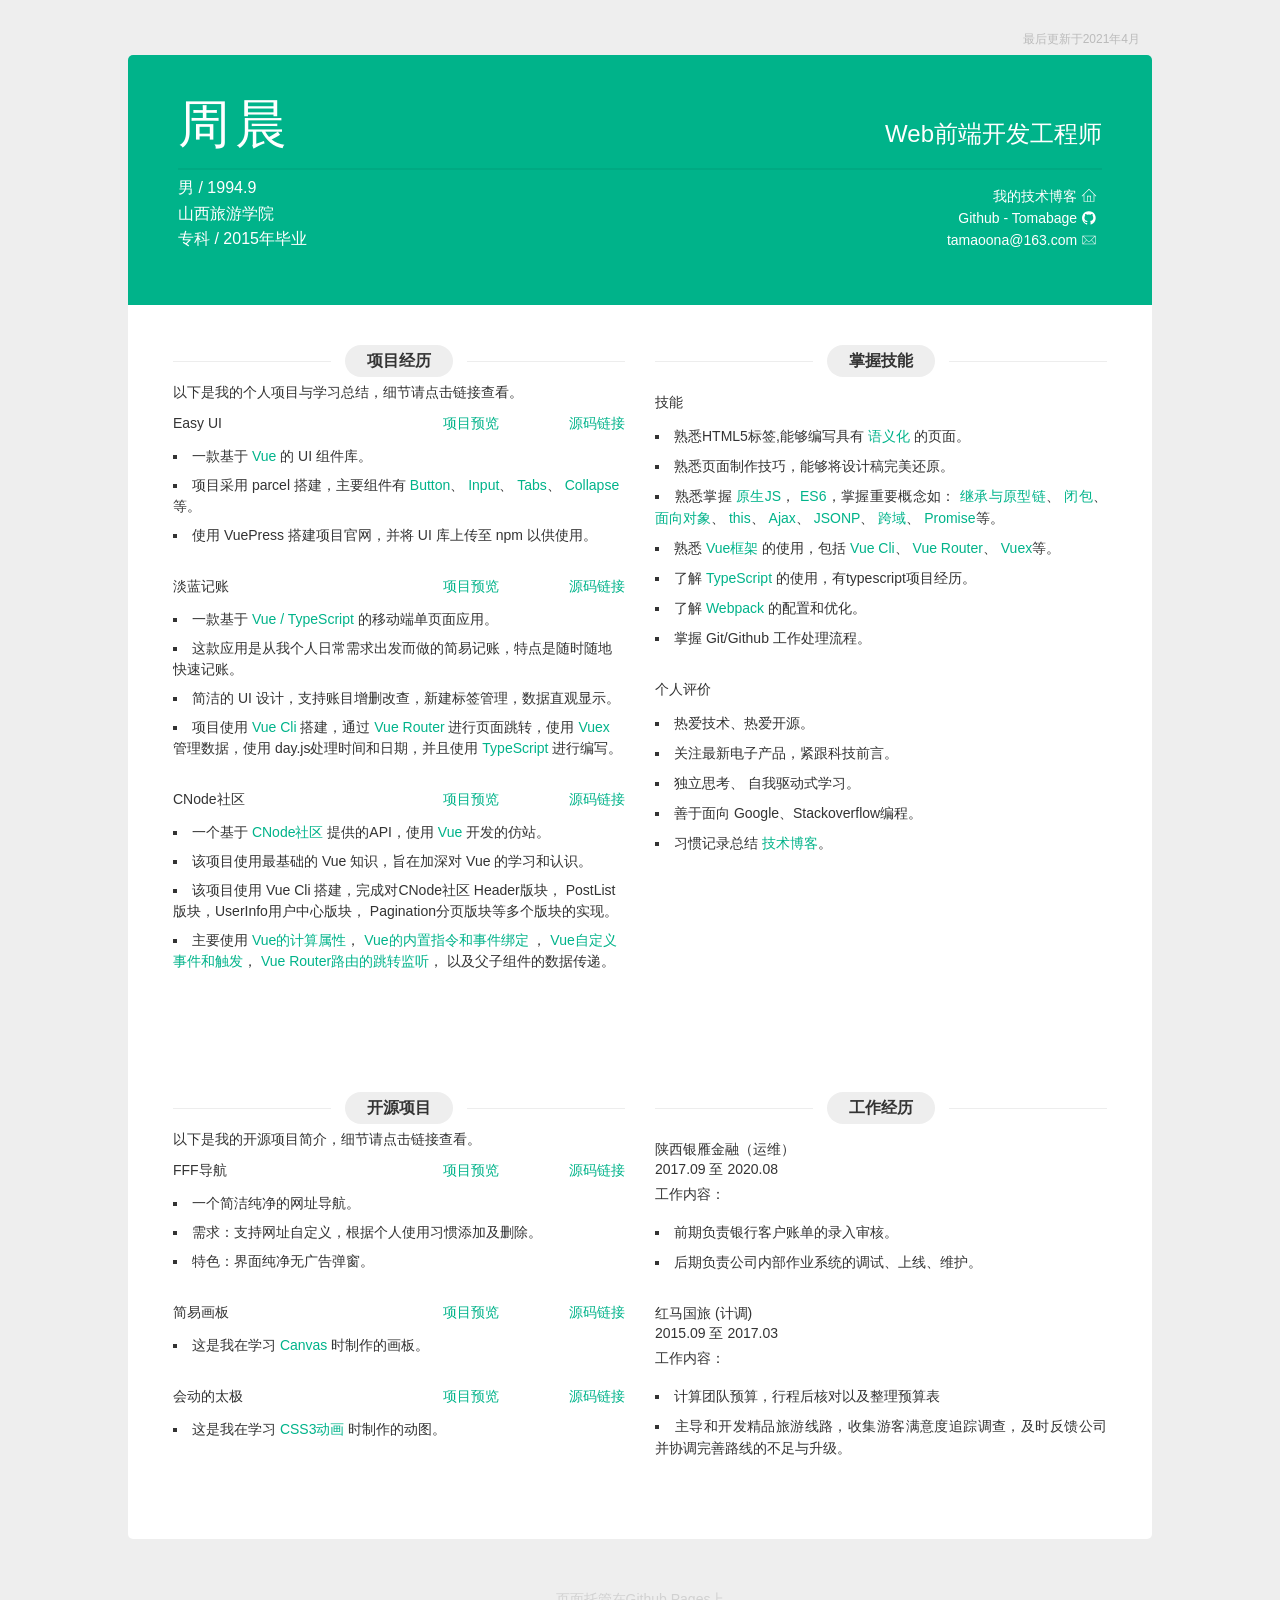
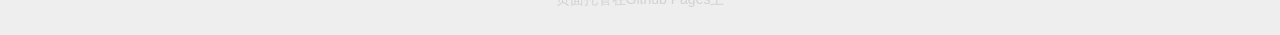
==== docs/index.html @ b4fc15d2 "更新 docs" ====
<!DOCTYPE html>
<html>
<head>
  <meta charset="utf-8">
  <meta http-equiv="X-UA-Compatible" content="IE=edge">
  <meta name="viewport" content="width=device-width, initial-scale=1">
  <title>简历 | 周晨</title>
  <style
    rel="stylesheet">a, abbr, acronym, address, applet, article, aside, audio, b, big, blockquote, body, canvas, caption, center, cite, code, dd, del, details, dfn, div, dl, dt, em, embed, fieldset, figcaption, figure, footer, form, h1, h2, h3, h4, h5, h6, header, hgroup, html, i, iframe, img, ins, kbd, label, legend, li, mark, menu, nav, object, ol, output, p, pre, q, ruby, s, samp, section, small, span, strike, strong, sub, summary, sup, table, tbody, td, tfoot, th, thead, time, tr, tt, u, ul, var, video {
    margin: 0;
    padding: 0;
    border: 0;
    font: inherit;
    font-size: 100%;
    vertical-align: baseline
  }

  html {
    line-height: 1
  }

  ol, ul {
    list-style: none
  }

  table {
    border-collapse: collapse;
    border-spacing: 0
  }

  caption, td, th {
    text-align: left;
    font-weight: 400;
    vertical-align: middle
  }

  blockquote, q {
    quotes: none
  }

  blockquote:after, blockquote:before, q:after, q:before {
    content: "";
    content: none
  }

  a img {
    border: none
  }

  {
    display: block
  }
  * {
    -webkit-box-sizing: border-box;
    -moz-box-sizing: border-box;
    box-sizing: border-box;
    user-select: none
  }

  body {
    color: #333;
    font-size: 14px;
    line-height: 1.5;
    font-family: Helvetica Neue, Helvetica, Arial, Microsoft YaHei, sans-serif;
    -webkit-font-smoothing: antialiased;
    -webkit-text-size-adjust: none;
    background-color: #eee;
    overflow: auto;
    padding-top: 5px
  }

  @media screen and (max-width: 1024px) {
    body {
      padding-top: 0
    }
  }

  a {
    text-decoration: none;
    color: #00b38a;
    -webkit-transition: all .2s ease-in-out;
    -moz-transition: all .2s ease-in-out;
    -o-transition: all .2s ease-in-out;
    transition: all .2s ease-in-out
  }

  .last-modified {
    position: absolute;
    top: 30px;
    left: 50%;
    width: 1000px;
    color: #bbb;
    margin-left: -500px;
    font-size: 12px;
    text-align: right
  }

  @media screen and (max-width: 1024px) {
    .last-modified {
      display: none
    }
  }

  @media print {
    .last-modified {
      display: none
    }
  }

  .download-pdf {
    position: absolute;
    top: 30px;
    left: 50%;
    color: #bbb;
    margin-left: -500px;
    font-size: 12px;
    text-align: right
  }

  @media screen and (max-width: 1024px) {
    .download-pdf {
      display: none
    }
  }

  @media print {
    .download-pdf {
      display: none
    }
  }

  .content {
    position: relative;
    width: 1024px;
    margin: 50px auto;
    -webkit-border-radius: 5px;
    -moz-border-radius: 5px;
    -ms-border-radius: 5px;
    -o-border-radius: 5px;
    border-radius: 5px;
    background-color: #fff;
    overflow: hidden
  }

  @media screen and (max-width: 1024px) {
    .content {
      width: 100%;
      margin: 0;
      -webkit-border-radius: 0;
      -moz-border-radius: 0;
      -ms-border-radius: 0;
      -o-border-radius: 0;
      border-radius: 0
    }
  }

  .content-hd {
    width: 100%;
    padding: 30px 50px;
    color: #fff;
    background-color: #00b38a;
    overflow: hidden
  }

  @media screen and (max-width: 720px) {
    .content-hd {
      padding: 25px 30px
    }
  }

  @media print {
    .content-hd {
      color: #000;
      background-color: #fff
    }
  }

  .content-hd .title {
    width: 100%;
    border-bottom: 2px solid #00a982;
    font-size: 52px;
    font-weight: 300;
    overflow: hidden;
    padding-bottom: 5px;
    margin-bottom: 5px
  }

  .content-hd .contact, .content-hd .info, .content-hd .job, .content-hd .name {
    width: 50%
  }

  @media screen and (max-width: 720px) {
    .content-hd .contact, .content-hd .info, .content-hd .job, .content-hd .name {
      width: 100%;
      text-align: center
    }
  }

  .content-hd .name {
    float: left
  }

  .content-hd .name h1 {
    font-family: Lucida Grande, Hiragino Sans GB, Hiragino Sans GB W3, Helvetica Neue, Helvetica, Arial, Microsoft YaHei, sans-serif;
    font-weight: 500;
    letter-spacing: 5px
  }

  @media screen and (max-width: 720px) {
    .content-hd .name h1 {
      letter-spacing: 0;
      line-height: 1.25;
      margin-top: 10px
    }
  }

  .content-hd .name h1 small {
    font-weight: 400;
    letter-spacing: 0;
    font-size: 24px;
    padding-left: 10px
  }

  @media screen and (max-width: 720px) {
    .content-hd .name h1 small {
      display: block;
      padding-left: 0;
      font-size: 20px;
      line-height: 1
    }
  }

  .content-hd .job {
    float: right;
    text-align: right
  }

  @media screen and (max-width: 720px) {
    .content-hd .job {
      text-align: center
    }
  }

  .content-hd .job h2 {
    display: inline-block;
    font-size: 24px
  }

  @media screen and (max-width: 720px) {
    .content-hd .job h2 {
      border-top: 1px solid #00a982;
      margin: 5px auto 0;
      padding: 10px
    }
  }

  .content-hd .info {
    float: left;
    line-height: 1.6;
    font-size: 16px
  }

  .content-hd .contact {
    float: right;
    line-height: 1.6;
    font-size: 16px;
    text-align: right;
    padding-right: 5px
  }

  .content-hd .contact ul {
    margin: 8px 0 4px
  }

  @media screen and (max-width: 720px) {
    .content-hd .contact ul {
      text-align: center;
      margin: 16px 0 0
    }
  }

  .content-hd .contact ul > li {
    height: 22px
  }

  @media screen and (max-width: 720px) {
    .content-hd .contact ul > li {
      display: inline-block
    }
  }

  .content-hd .contact ul > li > a {
    color: #fff;
    font-family: Lucida Grande, Hiragino Sans GB, Hiragino Sans GB W3, Helvetica Neue, Helvetica, Arial, Microsoft YaHei, sans-serif;
    font-size: 14px;
    line-height: 22px
  }

  @media print {
    .content-hd .contact ul > li > a {
      color: #000
    }
  }

  .content-hd .contact ul > li > a:hover {
    color: #e8e8e8
  }

  @media screen and (max-width: 720px) {
    .content-hd .contact ul > li > a .contact-link {
      display: none
    }
  }

  .content-hd .contact ul > li > a .iconfont {
    fill: #fff;
    vertical-align: text-top
  }

  @media screen and (max-width: 720px) {
    .content-hd .contact ul > li > a .iconfont {
      margin: 5px 8px
    }
  }

  .content-bd {
    width: 100%;
    min-height: 200px;
    padding: 20px 30px 50px;
    overflow: hidden
  }

  @media screen and (max-width: 720px) {
    .content-bd {
      padding: 20px 20px 50px
    }
  }

  .content-bd .content-left, .content-bd .content-right {
    width: 50%
  }

  @media screen and (max-width: 1024px) {
    .content-bd .content-left, .content-bd .content-right {
      width: 100%
    }
  }

  .content-bd .content-left {
    float: left
  }

  .content-bd .content-right {
    float: right
  }

  .content-bd section {
    overflow: hidden;
    padding: 10px 15px
  }

  .content-bd .section-hd {
    position: relative;
    height: 32px;
    margin: 10px auto 5px;
    overflow: hidden
  }

  .content-bd .section-bd {
    overflow: hidden
  }

  .content-bd .section-bd ul li {
    margin-top: 8px;
    list-style: square inside
  }

  .content-bd .section-bd .item {
    margin-bottom: 20px
  }

  .content-bd .section-title-l, .content-bd .section-title-r {
    position: absolute;
    top: 50%;
    display: inline-block;
    width: 35%;
    height: 0;
    vertical-align: middle;
    border-top: 1px solid #ededed
  }

  .content-bd .section-title-l {
    left: 0
  }

  .content-bd .section-title-r {
    right: 0
  }

  .content-bd .section-title {
    position: relative;
    z-index: 1;
    width: 24%;
    min-width: 100px;
    margin: 0 auto;
    padding: 4px 10px;
    -webkit-border-radius: 32px;
    -moz-border-radius: 32px;
    -ms-border-radius: 32px;
    -o-border-radius: 32px;
    border-radius: 32px;
    font-size: 16px;
    font-weight: 700;
    text-align: center;
    background-color: #eee
  }

  .content-bd .section-list {
    padding: 10px 0 5px
  }

  .content-bd .item-hd {
    position: relative;
    padding: 10px 0 5px;
    line-height: 20px;
    overflow: hidden;
    font-weight: 500;
    min-height: 30px
  }

  .content-bd .item-hd .item-time {
    display: inline-block;
    float: left;
    width: 25%
  }

  @media screen and (max-width: 720px) {
    .content-bd .item-hd .item-time {
      width: 100%;
      margin-bottom: 5px
    }
  }

  .content-bd .item-hd .preview {
    display: inline-block;
    height: 24px;
    position: absolute;
    right: 126px;
    top: 10px
  }

  .content-bd .item-hd .item-more {
    position: absolute;
    top: 10px;
    right: 0
  }

  .content-bd .item-hd .item-name {
    float: left
  }

  .content-bd .item-bd {
    margin-bottom: 5px
  }

  .content-bd .item-des {
    margin-bottom: 16px
  }

  .content-bd .section-content {
    text-align: justify;
    word-break: break-all;
    line-height: 22px
  }

  .content-bd .section-content em {
    display: inline-block;
    font-family: Menlo, Helvetica Neue, Helvetica, Arial, Microsoft YaHei, sans-serif;
    font-size: 12px;
    line-height: 14px;
    border: 1px solid #d1d1d1;
    -webkit-border-radius: 3px;
    -moz-border-radius: 3px;
    -ms-border-radius: 3px;
    -o-border-radius: 3px;
    border-radius: 3px;
    margin: 2px;
    padding: 0 3px;
    background-color: #f7f7f7
  }

  .content-bd .section-content strong {
    font-family: Helvetica Neue, Helvetica, Arial, Microsoft YaHei, sans-serif;
    font-size: 12px;
    line-height: 14px;
    border: 1px solid #f3f3f3;
    -webkit-border-radius: 3px;
    -moz-border-radius: 3px;
    -ms-border-radius: 3px;
    -o-border-radius: 3px;
    border-radius: 3px;
    font-weight: 500;
    color: #444;
    margin: 2px;
    padding: 0 3px;
    background-color: #f6f6f6
  }

  .content-bd .practice .item-time {
    width: 100%
  }

  .btn {
    display: inline-block;
    padding: 0 5px;
    border: 1px solid #00b38a;
    border-radius: 3px;
    color: #00b38a;
    font-family: Menlo, Helvetica Neue, Helvetica, Arial, Microsoft YaHei, sans-serif;
    font-size: 14px;
    line-height: 18px;
    text-align: center
  }

  .btn:hover {
    color: #fff;
    background-color: #00b38a
  }

  .github-footer {
    text-align: center
  }

  .github-footer .footer-link {
    display: inline-block;
    color: #d1d1d1;
    margin-bottom: 25px
  }

  @media screen and (max-width: 1024px) {
    .github-footer .footer-link {
      margin-top: 25px
    }
  }

  @media print {
    .github-footer {
      display: none
    }
  }

  .skill {
    width: 100%;
    padding: 0 !important
  }

  .source-code {
    display: inline-block;
    height: 24px;
    position: absolute;
    right: 0;
    top: 10px
  }

  .source-code svg {
    width: 100%;
    height: 100%
  }</style>
  <base target="_blank">
</head>
<body>
<p class="last-modified">最后更新于2021年4月</p>


<main class="content">

  <!--基本信息-->
  <header class="content-hd">
    <section class="title">
      <div class="name">
        <h1>周晨</h1>
      </div>
      <div class="job">
        <h2>Web前端开发工程师</h2>
      </div>
    </section>
    <section class="info">
      <ul>
        <li>男 / 1994.9</li>
        <li>山西旅游学院</li>
        <li>专科 / 2015年毕业</li>
      </ul>
    </section>
    <section class="contact">
      <ul>
        <li>
          <a href="https://www.yuque.com/doyouknowwhattimeitis">
            <span class="contact-link">我的技术博客</span>
            <span class="iconfont">
              <svg width="16px" height="16px" viewBox="0 0 1024 1024">
              <path
                d="M512 42.581333l-469.333333 469.333333 31.146667 31.146667L170.666667 446.250667l0 438.186667 682.666667 0L853.333333 446.208l96.853333 96.896 31.146667-31.146667L512 42.581333zM426.666667 841.770667l0-298.666667 170.666667 0 0 298.666667L426.666667 841.770667zM810.666667 841.770667l-170.666667 0 0-341.333333L384 500.437333l0 341.333333L213.333333 841.770667 213.333333 403.584l298.666667-298.666667 298.666667 298.666667L810.666667 841.770667z"></path>
              </svg>
            </span>
          </a>
        </li>
        <li>
          <a href="https://github.com/Tomabage">
            <span class="contact-link">Github - Tomabage</span>
            <span class="iconfont">
              <svg width="16px" height="16px" viewBox="0 0 1024 1024">
                <path
                  d="M941.714 512q0 143.433-83.712 258.011t-216.283 158.574q-15.433 2.853-22.565-3.986t-7.131-17.152v-120.576q0-55.442-29.696-81.152 32.585-3.438 58.587-10.277t53.723-22.272 46.299-37.998 30.281-60.014 11.703-86.016q0-69.157-45.129-117.723 21.138-52.005-4.571-116.553-16.018-5.157-46.299 6.29t-52.553 25.161l-21.723 13.714q-53.138-14.848-109.714-14.848t-109.714 14.848q-9.143-6.29-24.283-15.433t-47.726-22.016-49.152-7.717q-25.161 64.585-3.986 116.553-45.129 48.567-45.129 117.723 0 48.567 11.703 85.723t29.989 60.014 46.007 38.29 53.723 22.272 58.587 10.277q-22.857 20.553-28.014 58.843-11.995 5.705-25.71 8.558t-32.585 2.853-37.413-12.288-31.707-35.73q-10.862-18.286-27.721-29.696t-28.27-13.714l-11.447-1.719q-11.995 0-16.567 2.56t-2.853 6.583 5.157 8.009 7.424 6.839l3.986 2.853q12.581 5.705 24.869 21.723t17.993 29.147l5.705 13.129q7.424 21.723 25.161 35.145t38.29 17.152 39.717 3.986 31.707-2.011l13.129-2.304q0 21.723 0.293 50.871t0.293 30.866q0 10.277-7.424 17.152t-22.857 3.986q-132.571-43.995-216.283-158.574t-83.712-258.011q0-119.442 58.843-220.27t159.707-159.707 220.27-58.843 220.27 58.843 159.707 159.707 58.843 220.27z"></path>
              </svg>
            </span>
          </a>
        </li>
        <li>
          <a href="mailto:tamaoona@163.com">
            <span class="contact-link">tamaoona@163.com</span>
            <span class="iconfont">
              <svg width="16px" height="16px" viewBox="0 0 1024 1024">
                <path
                  d="M903.808 239.04l-818.304 0 0 545.92 852.992 0 0-545.92-34.688 0zM869.664 273.152l-329.536 329.536c-15.04 15.04-41.248 15.04-56.288 0l-329.6-329.536 715.392 0zM119.616 286.752l221.536 221.504-221.536 221.536 0-443.072zM146.848 750.848l218.464-218.432 94.432 94.4c13.952 13.952 32.512 21.664 52.256 21.664s38.304-7.712 52.256-21.664l94.432-94.432 218.432 218.432-730.304 0zM904.384 729.824l-221.536-221.568 221.536-221.568 0 443.136z"></path>
              </svg>
            </span>
          </a>
        </li>
        <li>

        </li>
      </ul>
    </section>
  </header>

  <div class="content-bd">

    <div class="content-right">
      <section class="practice">
        <header class="section-hd">
          <span class="section-title-l"></span>
          <h2 class="section-title">掌握技能</h2>
          <span class="section-title-r"></span>
        </header>
        <div class="section-bd">

          <!--掌握技能-->
          <div class="item">
            <header class="item-hd">
              <h3 class="item-name">技能</h3>
            </header>
            <div class="item-bd">
              <ul class="section-content">
                <li>熟悉HTML5标签,能够编写具有
                  <a
                    href="https://developer.mozilla.org/zh-CN/docs/Glossary/Semantics#html_%E4%B8%AD%E7%9A%84%E8%AF%AD%E4%B9%89">语义化</a>
                  的页面。
                </li>
                <li>熟悉页面制作技巧，能够将设计稿完美还原。</li>
                <li>熟悉掌握
                  <a href="https://developer.mozilla.org/zh-CN/docs/Web/JavaScript">原生JS</a>，
                  <a href="https://es6.ruanyifeng.com/">ES6</a>，掌握重要概念如：
                  <a href="https://developer.mozilla.org/zh-CN/docs/Web/JavaScript/Inheritance_and_the_prototype_chain">继承与原型链</a>、
                  <a href="https://developer.mozilla.org/zh-CN/docs/Web/JavaScript/Closures">闭包</a>、
                  <a href="https://developer.mozilla.org/zh-CN/docs/conflicting/Learn/JavaScript/Objects">面向对象</a>、
                  <a href="https://developer.mozilla.org/zh-CN/docs/Web/JavaScript/Reference/Operators/this">this</a>、
                  <a href="https://developer.mozilla.org/zh-CN/docs/Web/Guide/AJAX">Ajax</a>、
                  <a
                    href="https://developer.mozilla.org/zh-CN/docs/Web/JavaScript/Reference/Global_Objects/JSON">JSONP</a>、
                  <a href="https://developer.mozilla.org/zh-CN/docs/Web/HTTP/CORS">跨域</a>、
                  <a href="https://developer.mozilla.org/zh-CN/docs/Web/JavaScript/Reference/Global_Objects/Promise">Promise</a>等。
                </li>
                <li>熟悉
                  <a href="https://cn.vuejs.org/v2/guide/">Vue框架</a> 的使用，包括
                  <a href="https://cli.vuejs.org/zh/">Vue Cli</a>、
                  <a href="https://router.vuejs.org/zh/">Vue Router</a>、
                  <a href="https://vuex.vuejs.org/zh/">Vuex</a>等。
                </li>
                <li>
                  了解 <a href="https://www.typescriptlang.org/zh/">TypeScript</a> 的使用，有typescript项目经历。
                </li>
                <li>
                  了解 <a href="https://webpack.docschina.org/">Webpack</a> 的配置和优化。
                </li>
                <li>掌握 Git/Github 工作处理流程。</li>
              </ul>
            </div>
          </div>
          <div class="item">
            <header class="item-hd">
              <h3 class="item-name">个人评价</h3>
            </header>
            <div class="item-bd">
              <ul class="section-content">
                <li>热爱技术、热爱开源。</li>
                <li>关注最新电子产品，紧跟科技前言。</li>
                <li>独立思考、 自我驱动式学习。</li>
                <li>善于面向 Google、Stackoverflow编程。</li>
                <li>习惯记录总结
                  <a href="https://www.yuque.com/doyouknowwhattimeitis">技术博客</a>。
                </li>
              </ul>
            </div>
          </div>
        </div>
      </section>
    </div>

    <div class="content-left">
      <section class="project">
        <header class="section-hd">
          <span class="section-title-l"></span>
          <h2 class="section-title">项目经历</h2>
          <span class="section-title-r"></span>
        </header>
        <div class="section-bd">
          以下是我的个人项目与学习总结，细节请点击链接查看。

          <!--项目:Easy UI-->
          <div class="item">
            <header class="item-hd">
              <span class="item-time">Easy UI</span>
              <a class="preview" href="https://tomabage.github.io/easy/">项目预览</a>
              <a class="source-code" href="https://github.com/Tomabage/easy">源码链接</a>
            </header>
            <div class="item-bd">
              <ul>
                <li>
                  一款基于 <a href="https://cn.vuejs.org/">Vue</a> 的 UI 组件库。
                </li>
                <li>
                  项目采用 parcel 搭建，主要组件有
                  <a href="https://tomabage.github.io/easy/components/button.html">Button</a>、
                  <a href="https://tomabage.github.io/easy/components/input.html">Input</a>、
                  <a href="https://tomabage.github.io/easy/components/tabs.html">Tabs</a>、
                  <a href="https://tomabage.github.io/easy/components/collapse.html">Collapse</a>等。
                </li>
                <li>
                  使用 VuePress 搭建项目官网，并将 UI 库上传至 npm 以供使用。
                </li>
              </ul>
            </div>
          </div>

          <!--项目:淡蓝记账-->
          <div class="item">
            <header class="item-hd">
              <span class="item-time">淡蓝记账</span>
              <a class="preview" href="https://tomabage.github.io/danlan-website/">项目预览</a>
              <a class="source-code" href="https://github.com/Tomabage/danlan">源码链接</a>
            </header>
            <div class="item-bd">
              <ul>
                <li>
                  一款基于 <a href="https://cn.vuejs.org/">Vue /</a>

                  <a href="https://www.typescriptlang.org/">TypeScript</a> 的移动端单页面应用。
                </li>
                <li>这款应用是从我个人日常需求出发而做的简易记账，特点是随时随地快速记账。</li>
                <li>简洁的 UI 设计，支持账目增删改查，新建标签管理，数据直观显示。</li>
                <li>
                  项目使用
                  <a href="https://cli.vuejs.org/zh/">Vue Cli</a> 搭建，通过
                  <a href="https://router.vuejs.org/zh/">Vue Router</a> 进行页面跳转，使用
                  <a href="https://vuex.vuejs.org/zh/">Vuex</a> 管理数据，使用 day.js处理时间和日期，并且使用
                  <a href="https://www.typescriptlang.org/">TypeScript</a> 进行编写。
                </li>
              </ul>
            </div>
          </div>

          <!--项目:CNode-->
          <div class="item">
            <header class="item-hd">
              <span class="item-time">CNode社区</span>
              <a class="preview" href="https://tomabage.github.io/cnode/dist/index.html#/">项目预览</a>
              <a class="source-code" href="https://github.com/Tomabage/cnode">源码链接</a>
            </header>
            <div class="item-bd">
              <ul>
                <li>一个基于
                  <a href="https://cnodejs.org/">CNode社区</a>
                  提供的API，使用
                  <a href="https://cn.vuejs.org/">Vue</a>
                  开发的仿站。
                </li>
                <li>该项目使用最基础的 Vue 知识，旨在加深对 Vue 的学习和认识。</li>
                <li>该项目使用 Vue Cli 搭建，完成对CNode社区 Header版块， PostList版块，UserInfo用户中心版块， Pagination分页版块等多个版块的实现。</li>
                <li>主要使用
                  <a
                    href="https://cn.vuejs.org/v2/guide/computed.html#%E8%AE%A1%E7%AE%97%E5%B1%9E%E6%80%A7">Vue的计算属性</a>，
                  <a href="https://cn.vuejs.org/v2/api/#%E6%8C%87%E4%BB%A4">Vue的内置指令和事件绑定</a>
                  ，
                  <a href="https://cn.vuejs.org/v2/guide/components-custom-events.html#ad">Vue自定义事件和触发</a>，
                  <a href="https://router.vuejs.org/zh/">Vue Router路由的跳转监听</a>， 以及父子组件的数据传递。
                </li>
              </ul>
            </div>
          </div>

        </div>
      </section>
    </div>

  </div>
  <div class="content-bd">

    <div class="content-left">
      <section class="project">
        <header class="section-hd">
          <span class="section-title-l"></span>
          <h2 class="section-title">开源项目</h2>
          <span class="section-title-r"></span>
        </header>
        <div class="section-bd">
          以下是我的开源项目简介，细节请点击链接查看。

          <div class="item">
            <header class="item-hd">
              <span class="item-time">FFF导航</span>
              <a class="preview" href="https://tomabage.github.io/FFF-nav-1/dist/index.html">项目预览</a>
              <a class="source-code" href="https://github.com/Tomabage/FFF-nav-1">源码链接</a>
            </header>
            <div class="item-bd">
              <ul>
                <li>一个简洁纯净的网址导航。</li>
                <li>需求：支持网址自定义，根据个人使用习惯添加及删除。</li>
                <li>特色：界面纯净无广告弹窗。</li>
              </ul>
            </div>
          </div>

          <div class="item">
            <header class="item-hd">
              <span class="item-time">简易画板</span>
              <a class="preview" href="https://tomabage.github.io/canvas-demo-01/index.html">项目预览</a>
              <a class="source-code" href="https://github.com/Tomabage/canvas-demo-01">源码链接</a>
            </header>
            <div class="item-bd">
              <ul>
                <li>
                  这是我在学习
                  <a href="https://developer.mozilla.org/zh-CN/docs/Web/API/Canvas_API">Canvas</a> 时制作的画板。
                </li>
              </ul>
            </div>
          </div>

          <div class="item">
            <header class="item-hd">
              <span class="item-time">会动的太极</span>
              <a class="preview" href="https://tomabage.github.io/Taiji/src/index.html">项目预览</a>
              <a class="source-code" href="https://github.com/Tomabage/Taiji">源码链接</a>
            </header>
            <div class="item-bd">
              <ul>
                <li>这是我在学习
                  <a
                    href="https://developer.mozilla.org/zh-CN/docs/Web/CSS/CSS_Animations/Using_CSS_animations">CSS3动画</a>
                  时制作的动图。
                </li>
              </ul>
            </div>
          </div>

        </div>
      </section>
    </div>
    <div class="content-right">
      <section class="practice">
        <header class="section-hd">
          <span class="section-title-l"></span>
          <h2 class="section-title">工作经历</h2>
          <span class="section-title-r"></span>
        </header>
        <div class="section-bd">

          <!--经历:工作-->
          <div class="item">
            <header class="item-hd">
              <h3 class="item-name">陕西银雁金融（运维）</h3>
              <span class="item-time">2017.09 至 2020.08</span>
            </header>
            <div class="item-bd">
              <p class="item-des">工作内容：</p>
              <ul class="section-content">
                <li>前期负责银行客户账单的录入审核。</li>
                <li>后期负责公司内部作业系统的调试、上线、维护。</li>
              </ul>
            </div>
          </div>
          <div class="item">
            <header class="item-hd">
              <h3 class="item-name">红马国旅 (计调)</h3>
              <span class="item-time">2015.09 至 2017.03</span>

            </header>
            <div class="item-bd">
              <p class="item-des">工作内容：</p>
              <ul class="section-content">
                <li>计算团队预算，行程后核对以及整理预算表</li>
                <li>主导和开发精品旅游线路，收集游客满意度追踪调查，及时反馈公司并协调完善路线的不足与升级。</li>
              </ul>
            </div>
          </div>
        </div>
      </section>
    </div>


  </div>
</main>

<footer class="github-footer">
  <a class="footer-link" href="https://github.com/Tomabage/resume">页面托管在Github Pages上</a>
</footer>


</body>
</html>
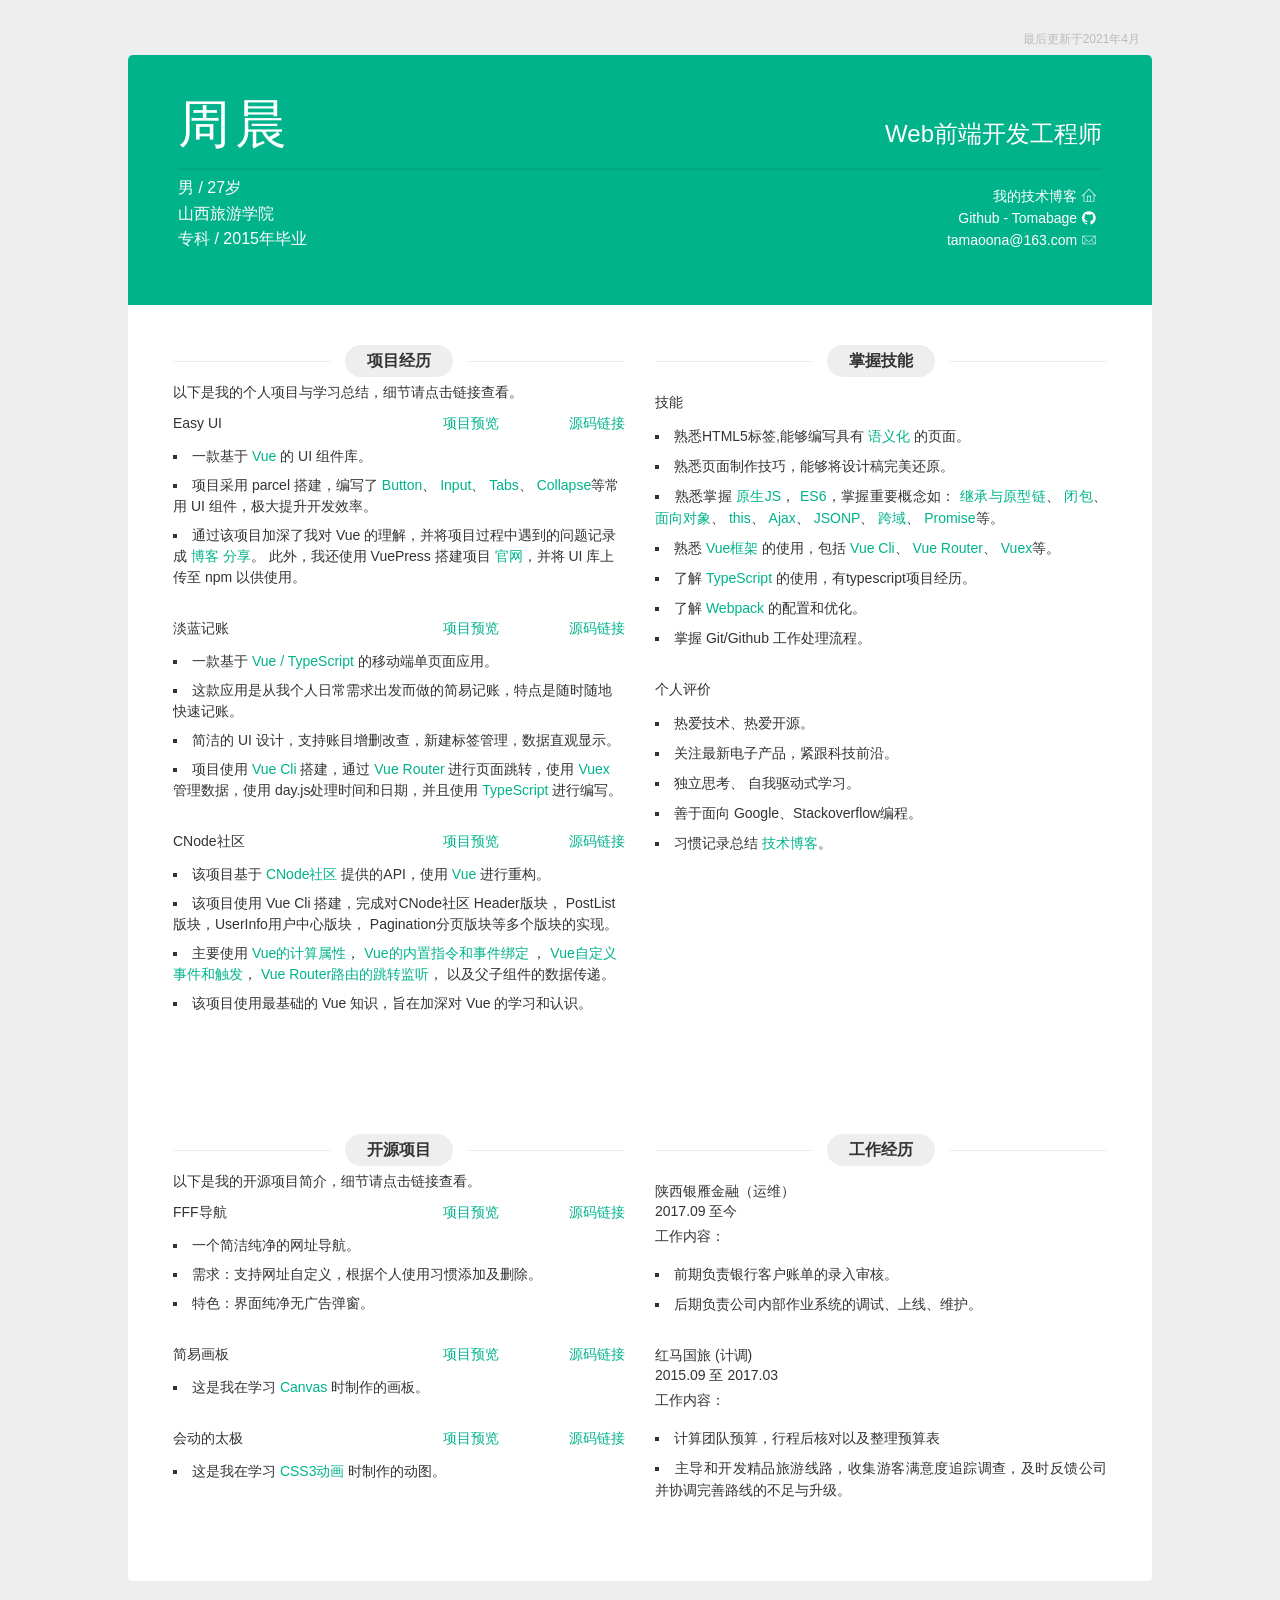
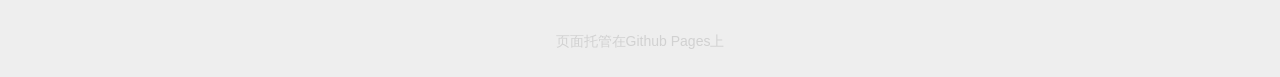
==== commit 9f2da224: "update" ====
--- a/docs/index.html
+++ b/docs/index.html
@@ -46,6 +46,7 @@
   a img {
     border: none
   }
+
 
   {
     display: block
@@ -586,7 +587,7 @@
     </section>
     <section class="info">
       <ul>
-        <li>男 / 1994.9</li>
+        <li>男 / 27岁</li>
         <li>山西旅游学院</li>
         <li>专科 / 2015年毕业</li>
       </ul>
@@ -693,7 +694,7 @@
             <div class="item-bd">
               <ul class="section-content">
                 <li>热爱技术、热爱开源。</li>
-                <li>关注最新电子产品，紧跟科技前言。</li>
+                <li>关注最新电子产品，紧跟科技前沿。</li>
                 <li>独立思考、 自我驱动式学习。</li>
                 <li>善于面向 Google、Stackoverflow编程。</li>
                 <li>习惯记录总结
@@ -729,14 +730,18 @@
                   一款基于 <a href="https://cn.vuejs.org/">Vue</a> 的 UI 组件库。
                 </li>
                 <li>
-                  项目采用 parcel 搭建，主要组件有
+                  项目采用 parcel 搭建，编写了
                   <a href="https://tomabage.github.io/easy/components/button.html">Button</a>、
                   <a href="https://tomabage.github.io/easy/components/input.html">Input</a>、
                   <a href="https://tomabage.github.io/easy/components/tabs.html">Tabs</a>、
-                  <a href="https://tomabage.github.io/easy/components/collapse.html">Collapse</a>等。
+                  <a href="https://tomabage.github.io/easy/components/collapse.html">Collapse</a>等常用 UI 组件，极大提升开发效率。
                 </li>
                 <li>
-                  使用 VuePress 搭建项目官网，并将 UI 库上传至 npm 以供使用。
+                  通过该项目加深了我对 Vue 的理解，并将项目过程中遇到的问题记录成
+                  <a href="https://www.yuque.com/doyouknowwhattimeitis/kxwygo">博客</a>
+                  <a href="https://www.yuque.com/doyouknowwhattimeitis/oasddl">分享</a>。
+                  此外，我还使用 VuePress 搭建项目
+                  <a class="preview" href="https://tomabage.github.io/easy/">官网</a>，并将 UI 库上传至 npm 以供使用。
                 </li>
               </ul>
             </div>
@@ -778,13 +783,12 @@
             </header>
             <div class="item-bd">
               <ul>
-                <li>一个基于
+                <li>该项目基于
                   <a href="https://cnodejs.org/">CNode社区</a>
                   提供的API，使用
                   <a href="https://cn.vuejs.org/">Vue</a>
-                  开发的仿站。
-                </li>
-                <li>该项目使用最基础的 Vue 知识，旨在加深对 Vue 的学习和认识。</li>
+                  进行重构。
+                </li>
                 <li>该项目使用 Vue Cli 搭建，完成对CNode社区 Header版块， PostList版块，UserInfo用户中心版块， Pagination分页版块等多个版块的实现。</li>
                 <li>主要使用
                   <a
@@ -794,6 +798,7 @@
                   <a href="https://cn.vuejs.org/v2/guide/components-custom-events.html#ad">Vue自定义事件和触发</a>，
                   <a href="https://router.vuejs.org/zh/">Vue Router路由的跳转监听</a>， 以及父子组件的数据传递。
                 </li>
+                <li>该项目使用最基础的 Vue 知识，旨在加深对 Vue 的学习和认识。</li>
               </ul>
             </div>
           </div>
@@ -879,7 +884,7 @@
           <div class="item">
             <header class="item-hd">
               <h3 class="item-name">陕西银雁金融（运维）</h3>
-              <span class="item-time">2017.09 至 2020.08</span>
+              <span class="item-time">2017.09 至今</span>
             </header>
             <div class="item-bd">
               <p class="item-des">工作内容：</p>
